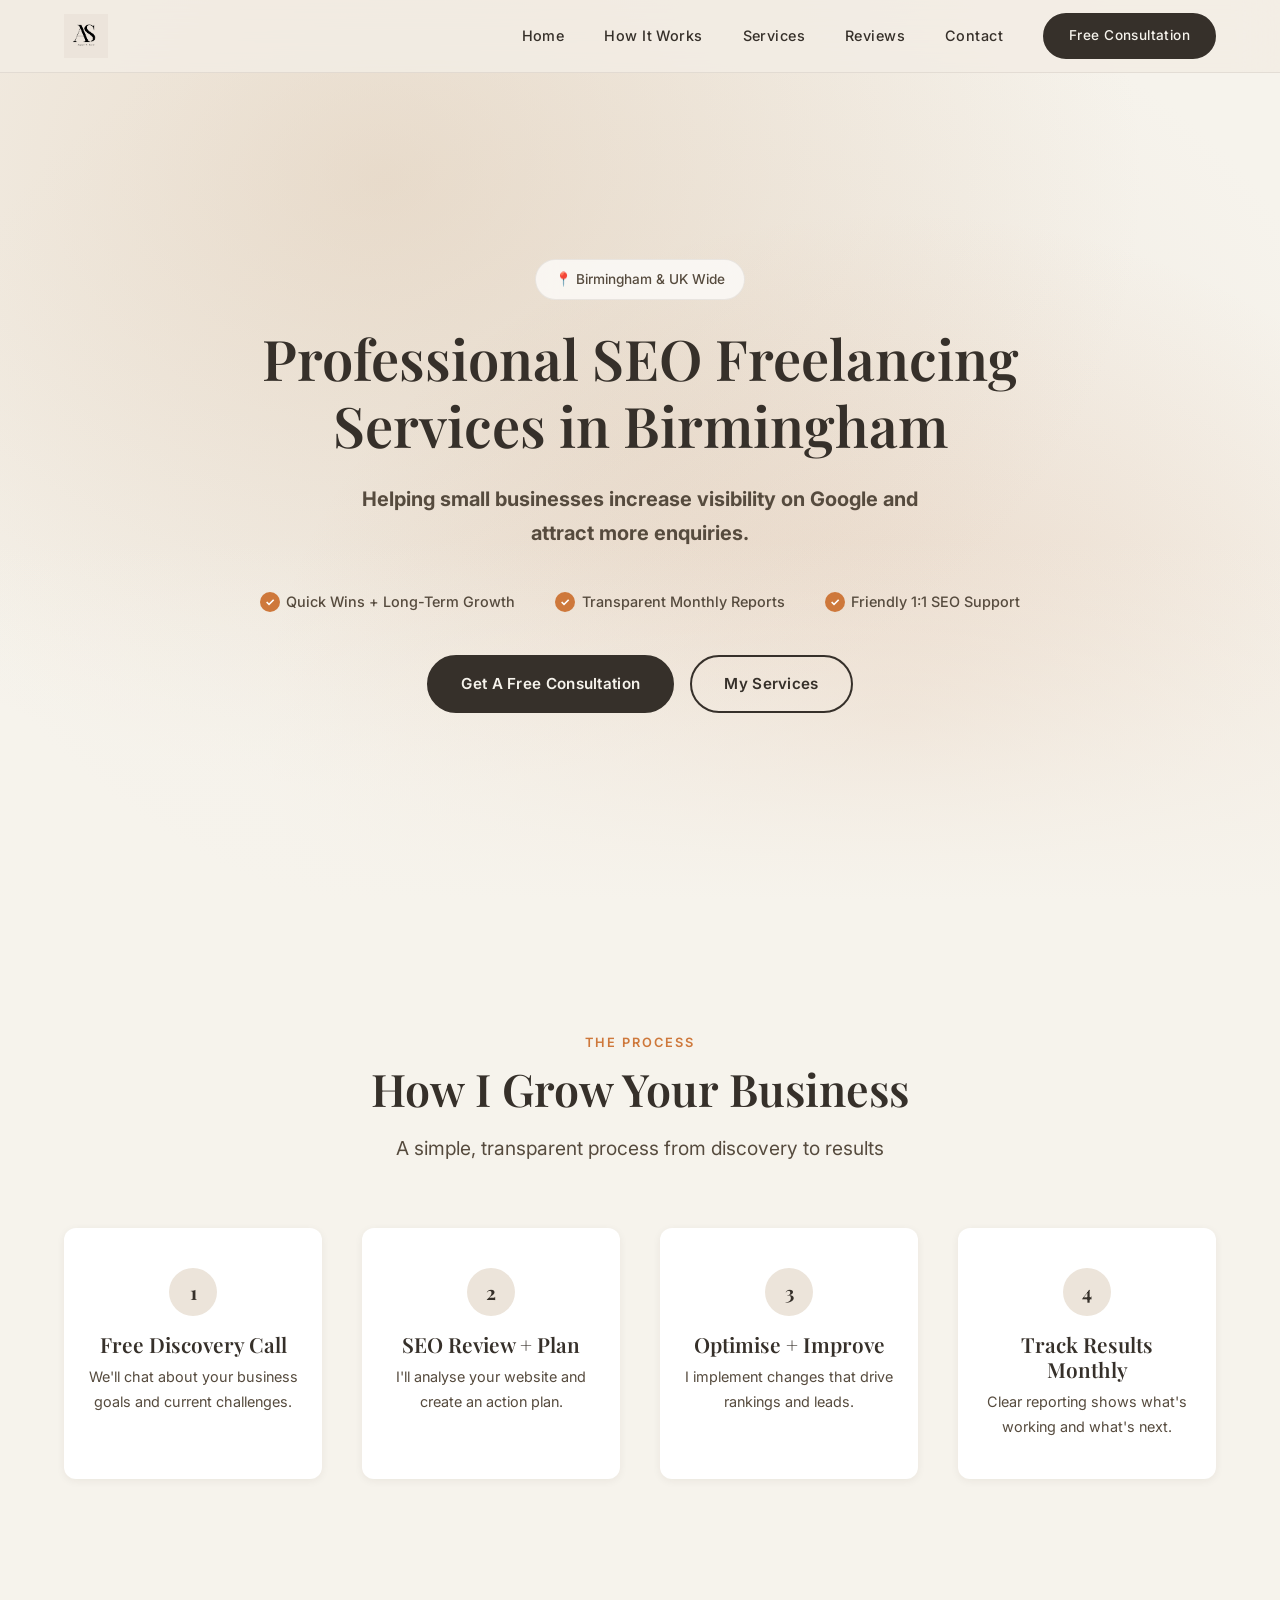
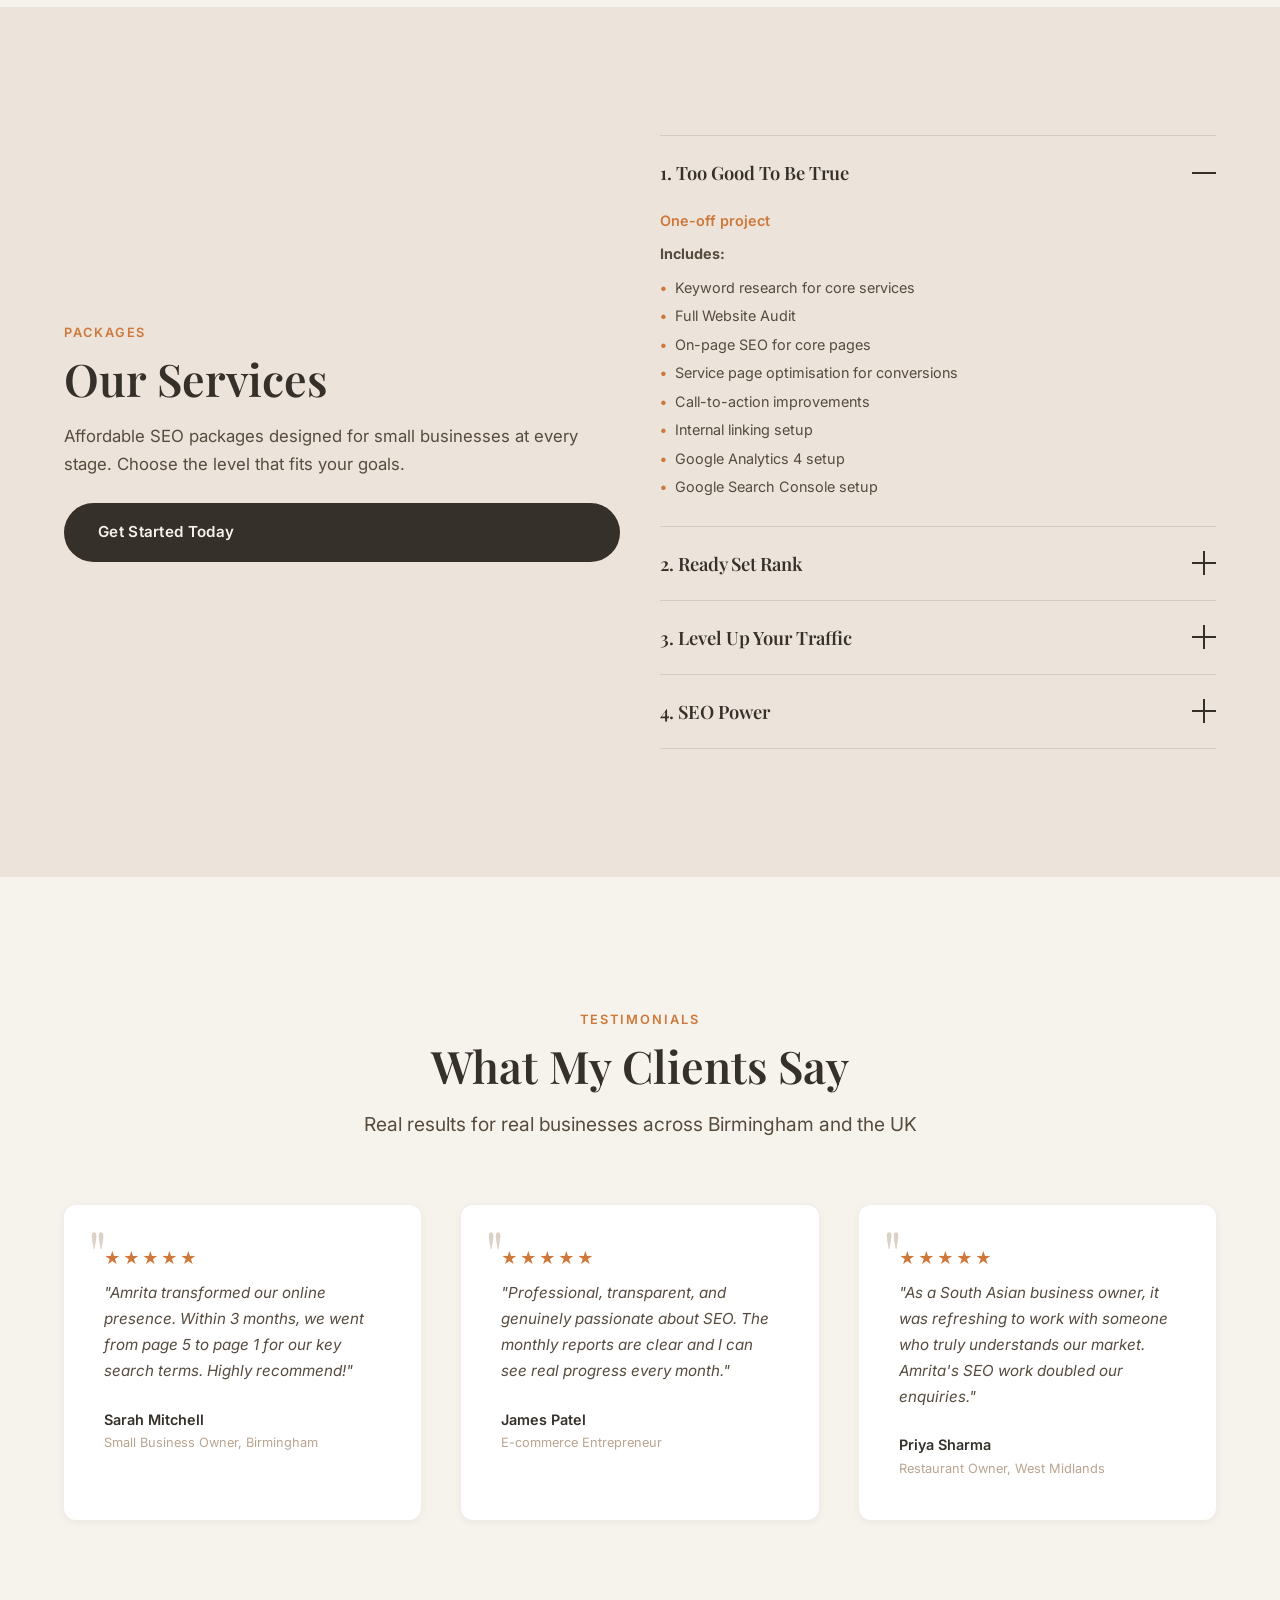
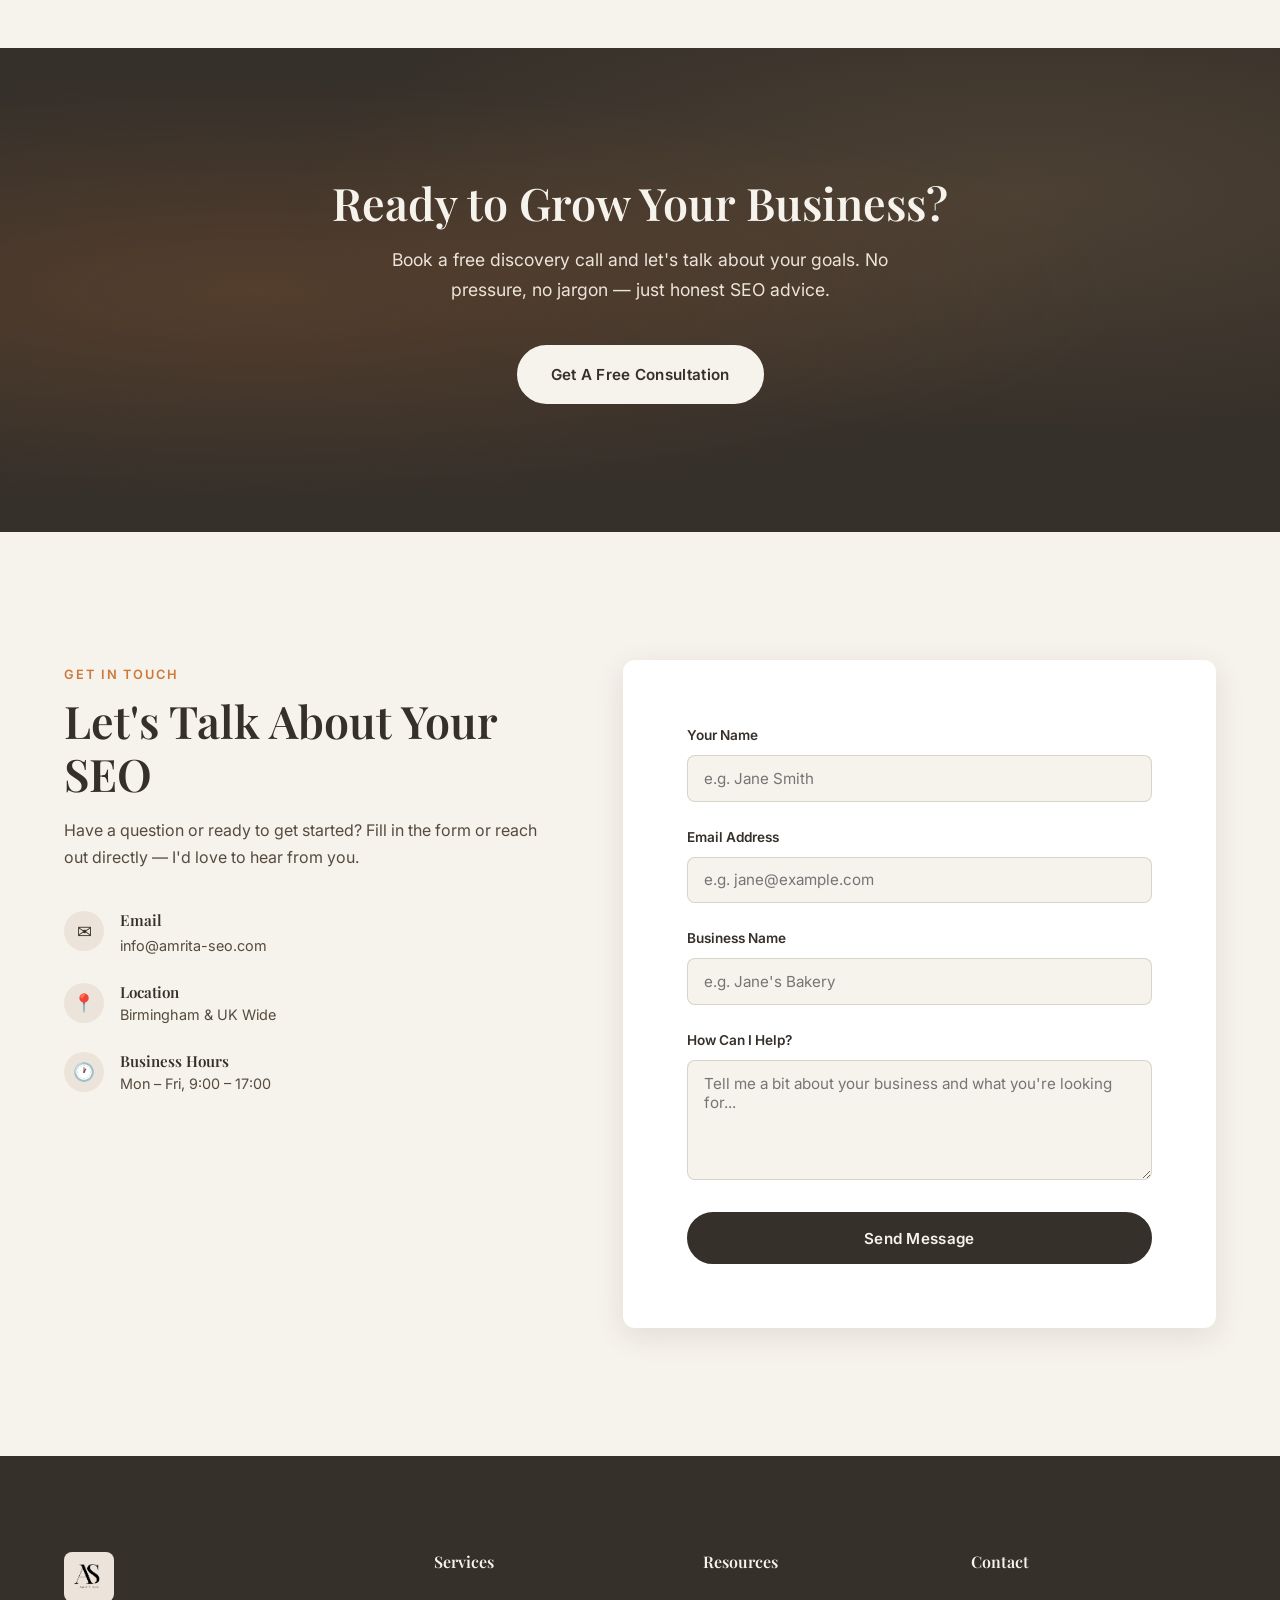
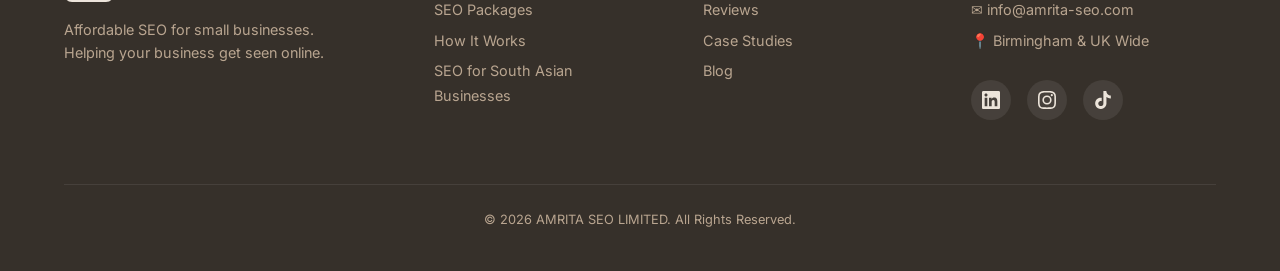
==== index.html @ a1c2ec33 "Initial site: Clean rebuild from Squarespace export with all issues fixed - Rebuilt as clean, semant" ====
<!DOCTYPE html>
<html lang="en-GB">
<head>
  <meta charset="UTF-8">
  <meta name="viewport" content="width=device-width, initial-scale=1.0">
  <meta http-equiv="X-UA-Compatible" content="IE=edge">
  <title>SEO Consultant Birmingham | AMRITA SEO LIMITED</title>
  <meta name="description" content="AMRITA SEO LIMITED offers expert SEO consulting in Birmingham. Improve your website rankings, drive traffic, and get more leads today.">
  <link rel="canonical" href="https://www.amrita-seo.com/">

  <!-- Open Graph -->
  <meta property="og:site_name" content="Amrita SEO">
  <meta property="og:title" content="SEO Consultant Birmingham | AMRITA SEO LIMITED">
  <meta property="og:url" content="https://www.amrita-seo.com">
  <meta property="og:type" content="website">
  <meta property="og:description" content="AMRITA SEO LIMITED offers expert SEO consulting in Birmingham. Improve your website rankings, drive traffic, and get more leads today.">
  <meta property="og:image" content="https://www.amrita-seo.com/assets/images/logo.png">
  <meta property="og:image:width" content="500">
  <meta property="og:image:height" content="500">

  <!-- Twitter Card -->
  <meta name="twitter:card" content="summary">
  <meta name="twitter:title" content="SEO Consultant Birmingham | AMRITA SEO LIMITED">
  <meta name="twitter:description" content="AMRITA SEO LIMITED offers expert SEO consulting in Birmingham. Improve your website rankings, drive traffic, and get more leads today.">
  <meta name="twitter:image" content="https://www.amrita-seo.com/assets/images/logo.png">

  <!-- Structured Data — LocalBusiness -->
  <script type="application/ld+json">
  {
    "@context": "https://schema.org",
    "@type": "ProfessionalService",
    "name": "AMRITA SEO LIMITED",
    "description": "Expert SEO consulting in Birmingham. Helping small businesses increase visibility on Google and attract more enquiries.",
    "url": "https://www.amrita-seo.com",
    "logo": "https://www.amrita-seo.com/assets/images/logo.png",
    "image": "https://www.amrita-seo.com/assets/images/logo.png",
    "telephone": "",
    "email": "info@amrita-seo.com",
    "address": {
      "@type": "PostalAddress",
      "addressLocality": "Birmingham",
      "addressCountry": "GB"
    },
    "areaServed": [
      { "@type": "City", "name": "Birmingham" },
      { "@type": "Country", "name": "United Kingdom" }
    ],
    "founder": {
      "@type": "Person",
      "name": "Amrita Kalsi",
      "jobTitle": "SEO Consultant",
      "url": "https://www.linkedin.com/in/amrita-kalsi-93005b246"
    },
    "sameAs": [
      "https://www.linkedin.com/in/amrita-kalsi-93005b246",
      "https://www.instagram.com/amritaseo",
      "https://www.tiktok.com/@amritaseo"
    ],
    "openingHours": "Mo-Fr 09:00-17:00",
    "priceRange": "££"
  }
  </script>

  <!-- Styles -->
  <link rel="stylesheet" href="styles.css">
  <link rel="icon" type="image/png" href="assets/images/logo.png">
</head>
<body>

  <!-- Skip to Content (Accessibility) -->
  <a href="#main-content" class="skip-link">Skip to main content</a>

  <!-- ========== HEADER ========== -->
  <header class="site-header" id="site-header" role="banner">
    <div class="container header-inner">
      <a href="https://www.amrita-seo.com/" class="header-logo" aria-label="Amrita SEO — Home">
        <img src="assets/images/logo.png" alt="Amrita SEO Logo" width="44" height="44">
      </a>

      <nav class="header-nav" id="main-nav" role="navigation" aria-label="Main navigation">
        <a href="#main-content">Home</a>
        <a href="#process">How It Works</a>
        <a href="#services">Services</a>
        <a href="#reviews">Reviews</a>
        <a href="#contact">Contact</a>
        <div class="header-cta">
          <a href="#contact" class="btn btn-primary">Free Consultation</a>
        </div>
      </nav>

      <button class="mobile-menu-btn" id="mobile-menu-btn" aria-label="Toggle navigation menu" aria-expanded="false" aria-controls="main-nav">
        <span></span><span></span><span></span>
      </button>
    </div>
  </header>

  <!-- ========== MAIN ========== -->
  <main id="main-content" role="main">

    <!-- HERO -->
    <section class="hero" aria-label="Hero">
      <div class="hero-bg" aria-hidden="true"></div>
      <div class="hero-content">
        <span class="hero-badge">📍 Birmingham &amp; UK Wide</span>
        <h1>Professional SEO Freelancing Services in Birmingham</h1>
        <p class="hero-description">
          <strong>Helping small businesses increase visibility on Google and attract more enquiries.</strong>
        </p>
        <ul class="hero-features" aria-label="Key benefits">
          <li>Quick Wins + Long-Term Growth</li>
          <li>Transparent Monthly Reports</li>
          <li>Friendly 1:1 SEO Support</li>
        </ul>
        <div class="hero-actions">
          <a href="#contact" class="btn btn-primary">Get A Free Consultation</a>
          <a href="#services" class="btn btn-secondary">My Services</a>
        </div>
      </div>
    </section>

    <!-- HOW IT WORKS -->
    <section class="section" id="process" aria-label="How it works">
      <div class="container">
        <div class="section-header reveal">
          <span class="section-label">The Process</span>
          <h2>How I Grow Your Business</h2>
          <p class="section-subtitle">A simple, transparent process from discovery to results</p>
        </div>
        <div class="process-grid">
          <div class="process-card reveal">
            <span class="process-number">1</span>
            <h4>Free Discovery Call</h4>
            <p>We'll chat about your business goals and current challenges.</p>
          </div>
          <div class="process-card reveal">
            <span class="process-number">2</span>
            <h4>SEO Review + Plan</h4>
            <p>I'll analyse your website and create an action plan.</p>
          </div>
          <div class="process-card reveal">
            <span class="process-number">3</span>
            <h4>Optimise + Improve</h4>
            <p>I implement changes that drive rankings and leads.</p>
          </div>
          <div class="process-card reveal">
            <span class="process-number">4</span>
            <h4>Track Results Monthly</h4>
            <p>Clear reporting shows what's working and what's next.</p>
          </div>
        </div>
      </div>
    </section>

    <!-- SERVICES -->
    <section class="section bg-cream-dark" id="services" aria-label="Services and packages">
      <div class="container">
        <div class="services-grid">
          <div class="services-intro reveal">
            <span class="section-label">Packages</span>
            <h2>Our Services</h2>
            <p>Affordable SEO packages designed for small businesses at every stage. Choose the level that fits your goals.</p>
            <a href="#contact" class="btn btn-primary">Get Started Today</a>
          </div>
          <div class="accordion reveal" role="list">

            <!-- Package 1 -->
            <div class="accordion-item active" role="listitem">
              <button class="accordion-header" aria-expanded="true" id="accordion-btn-1" aria-controls="accordion-panel-1">
                <span>1. Too Good To Be True</span>
                <span class="accordion-icon" aria-hidden="true"></span>
              </button>
              <div class="accordion-body" id="accordion-panel-1" role="region" aria-labelledby="accordion-btn-1">
                <div class="accordion-content">
                  <p class="package-type">One-off project</p>
                  <p><strong>Includes:</strong></p>
                  <ul>
                    <li>Keyword research for core services</li>
                    <li>Full Website Audit</li>
                    <li>On-page SEO for core pages</li>
                    <li>Service page optimisation for conversions</li>
                    <li>Call-to-action improvements</li>
                    <li>Internal linking setup</li>
                    <li>Google Analytics 4 setup</li>
                    <li>Google Search Console setup</li>
                  </ul>
                </div>
              </div>
            </div>

            <!-- Package 2 -->
            <div class="accordion-item" role="listitem">
              <button class="accordion-header" aria-expanded="false" id="accordion-btn-2" aria-controls="accordion-panel-2">
                <span>2. Ready Set Rank</span>
                <span class="accordion-icon" aria-hidden="true"></span>
              </button>
              <div class="accordion-body" id="accordion-panel-2" role="region" aria-labelledby="accordion-btn-2">
                <div class="accordion-content">
                  <p class="package-type">Monthly Package</p>
                  <p><strong>Everything in Package 1, plus:</strong></p>
                  <ul>
                    <li>Full website on-page SEO optimisation</li>
                    <li>Google Business Profile optimisation</li>
                    <li>Local keyword targeting</li>
                    <li>Service &amp; location page improvements</li>
                    <li>Conversion improvements on contact pages</li>
                  </ul>
                </div>
              </div>
            </div>

            <!-- Package 3 -->
            <div class="accordion-item" role="listitem">
              <button class="accordion-header" aria-expanded="false" id="accordion-btn-3" aria-controls="accordion-panel-3">
                <span>3. Level Up Your Traffic</span>
                <span class="accordion-icon" aria-hidden="true"></span>
              </button>
              <div class="accordion-body" id="accordion-panel-3" role="region" aria-labelledby="accordion-btn-3">
                <div class="accordion-content">
                  <p class="package-type">Monthly Package</p>
                  <p><strong>Everything in Packages 1 &amp; 2, plus:</strong></p>
                  <ul>
                    <li>Competitor research &amp; strategy</li>
                    <li>2 SEO blog articles per month</li>
                    <li>2 location or service expansion pages</li>
                    <li>Conversion optimisation improvements</li>
                    <li>FAQ &amp; customer intent content</li>
                    <li>Internal linking strategy expansion</li>
                  </ul>
                </div>
              </div>
            </div>

            <!-- Package 4 -->
            <div class="accordion-item" role="listitem">
              <button class="accordion-header" aria-expanded="false" id="accordion-btn-4" aria-controls="accordion-panel-4">
                <span>4. SEO Power</span>
                <span class="accordion-icon" aria-hidden="true"></span>
              </button>
              <div class="accordion-body" id="accordion-panel-4" role="region" aria-labelledby="accordion-btn-4">
                <div class="accordion-content">
                  <p class="package-type">Premium Monthly Package</p>
                  <p><strong>The ultimate growth package — everything above, plus:</strong></p>
                  <ul>
                    <li>Full technical SEO audit &amp; fixes</li>
                    <li>Advanced competitor analysis</li>
                    <li>4 SEO blog articles per month</li>
                    <li>4 location/service expansion pages</li>
                    <li>Link building outreach</li>
                    <li>Dedicated strategy calls</li>
                  </ul>
                </div>
              </div>
            </div>
          </div>
        </div>
      </div>
    </section>

    <!-- REVIEWS -->
    <section class="section" id="reviews" aria-label="Client reviews">
      <div class="container">
        <div class="section-header reveal">
          <span class="section-label">Testimonials</span>
          <h2>What My Clients Say</h2>
          <p class="section-subtitle">Real results for real businesses across Birmingham and the UK</p>
        </div>
        <div class="testimonial-grid">
          <div class="testimonial-card reveal">
            <div class="stars" aria-label="5 out of 5 stars">★★★★★</div>
            <p class="testimonial-text">"Amrita transformed our online presence. Within 3 months, we went from page 5 to page 1 for our key search terms. Highly recommend!"</p>
            <p class="testimonial-author">Sarah Mitchell</p>
            <p class="testimonial-role">Small Business Owner, Birmingham</p>
          </div>
          <div class="testimonial-card reveal">
            <div class="stars" aria-label="5 out of 5 stars">★★★★★</div>
            <p class="testimonial-text">"Professional, transparent, and genuinely passionate about SEO. The monthly reports are clear and I can see real progress every month."</p>
            <p class="testimonial-author">James Patel</p>
            <p class="testimonial-role">E-commerce Entrepreneur</p>
          </div>
          <div class="testimonial-card reveal">
            <div class="stars" aria-label="5 out of 5 stars">★★★★★</div>
            <p class="testimonial-text">"As a South Asian business owner, it was refreshing to work with someone who truly understands our market. Amrita's SEO work doubled our enquiries."</p>
            <p class="testimonial-author">Priya Sharma</p>
            <p class="testimonial-role">Restaurant Owner, West Midlands</p>
          </div>
        </div>
      </div>
    </section>

    <!-- CTA BANNER -->
    <section class="cta-banner" aria-label="Call to action">
      <div class="container reveal">
        <h2>Ready to Grow Your Business?</h2>
        <p>Book a free discovery call and let's talk about your goals. No pressure, no jargon — just honest SEO advice.</p>
        <a href="#contact" class="btn btn-primary">Get A Free Consultation</a>
      </div>
    </section>

    <!-- CONTACT -->
    <section class="section" id="contact" aria-label="Contact">
      <div class="container">
        <div class="contact-grid">
          <div class="contact-info reveal">
            <span class="section-label">Get In Touch</span>
            <h2>Let's Talk About Your SEO</h2>
            <p>Have a question or ready to get started? Fill in the form or reach out directly — I'd love to hear from you.</p>
            <div class="contact-details">
              <div class="contact-detail">
                <div class="contact-detail-icon">✉</div>
                <div>
                  <h4>Email</h4>
                  <a href="mailto:info@amrita-seo.com">info@amrita-seo.com</a>
                </div>
              </div>
              <div class="contact-detail">
                <div class="contact-detail-icon">📍</div>
                <div>
                  <h4>Location</h4>
                  <p>Birmingham &amp; UK Wide</p>
                </div>
              </div>
              <div class="contact-detail">
                <div class="contact-detail-icon">🕐</div>
                <div>
                  <h4>Business Hours</h4>
                  <p>Mon – Fri, 9:00 – 17:00</p>
                </div>
              </div>
            </div>
          </div>
          <div class="contact-form-card reveal">
            <form id="contact-form" action="https://formspree.io/f/placeholder" method="POST" novalidate>
              <div class="form-group">
                <label for="contact-name">Your Name</label>
                <input type="text" id="contact-name" name="name" required placeholder="e.g. Jane Smith" autocomplete="name">
              </div>
              <div class="form-group">
                <label for="contact-email">Email Address</label>
                <input type="email" id="contact-email" name="email" required placeholder="e.g. jane@example.com" autocomplete="email">
              </div>
              <div class="form-group">
                <label for="contact-business">Business Name</label>
                <input type="text" id="contact-business" name="business" placeholder="e.g. Jane's Bakery" autocomplete="organization">
              </div>
              <div class="form-group">
                <label for="contact-message">How Can I Help?</label>
                <textarea id="contact-message" name="message" required placeholder="Tell me a bit about your business and what you're looking for..."></textarea>
              </div>
              <button type="submit" class="btn btn-primary" style="width:100%;justify-content:center;">Send Message</button>
            </form>
          </div>
        </div>
      </div>
    </section>

  </main>

  <!-- ========== FOOTER ========== -->
  <footer class="site-footer" role="contentinfo">
    <div class="container">
      <div class="footer-grid">
        <div class="footer-brand">
          <img src="assets/images/logo.png" alt="Amrita SEO" width="50" height="50" style="border-radius:8px;">
          <p>Affordable SEO for small businesses. Helping your business get seen online.</p>
        </div>
        <div class="footer-col">
          <h4>Services</h4>
          <a href="#services">SEO Packages</a>
          <a href="#process">How It Works</a>
          <a href="https://www.amrita-seo.com/seo-services-for-south-asian-businesses">SEO for South Asian Businesses</a>
        </div>
        <div class="footer-col">
          <h4>Resources</h4>
          <a href="#reviews">Reviews</a>
          <a href="https://www.amrita-seo.com/case-studies">Case Studies</a>
          <a href="https://www.amrita-seo.com/blogs">Blog</a>
        </div>
        <div class="footer-col">
          <h4>Contact</h4>
          <a href="mailto:info@amrita-seo.com">✉ info@amrita-seo.com</a>
          <p style="font-size:0.9rem;color:var(--color-tan);padding:3px 0;">📍 Birmingham &amp; UK Wide</p>
          <div class="footer-social">
            <a href="https://www.linkedin.com/in/amrita-kalsi-93005b246" target="_blank" rel="noopener noreferrer" aria-label="LinkedIn">
              <svg width="18" height="18" viewBox="0 0 24 24" fill="currentColor"><path d="M20.447 20.452h-3.554v-5.569c0-1.328-.027-3.037-1.852-3.037-1.853 0-2.136 1.445-2.136 2.939v5.667H9.351V9h3.414v1.561h.046c.477-.9 1.637-1.85 3.37-1.85 3.601 0 4.267 2.37 4.267 5.455v6.286zM5.337 7.433c-1.144 0-2.063-.926-2.063-2.065 0-1.138.92-2.063 2.063-2.063 1.14 0 2.064.925 2.064 2.063 0 1.139-.925 2.065-2.064 2.065zm1.782 13.019H3.555V9h3.564v11.452zM22.225 0H1.771C.792 0 0 .774 0 1.729v20.542C0 23.227.792 24 1.771 24h20.451C23.2 24 24 23.227 24 22.271V1.729C24 .774 23.2 0 22.222 0h.003z"/></svg>
            </a>
            <a href="https://www.instagram.com/amritaseo" target="_blank" rel="noopener noreferrer" aria-label="Instagram">
              <svg width="18" height="18" viewBox="0 0 24 24" fill="currentColor"><path d="M12 2.163c3.204 0 3.584.012 4.85.07 3.252.148 4.771 1.691 4.919 4.919.058 1.265.069 1.645.069 4.849 0 3.205-.012 3.584-.069 4.849-.149 3.225-1.664 4.771-4.919 4.919-1.266.058-1.644.07-4.85.07-3.204 0-3.584-.012-4.849-.07-3.26-.149-4.771-1.699-4.919-4.92-.058-1.265-.07-1.644-.07-4.849 0-3.204.013-3.583.07-4.849.149-3.227 1.664-4.771 4.919-4.919 1.266-.057 1.645-.069 4.849-.069zM12 0C8.741 0 8.333.014 7.053.072 2.695.272.273 2.69.073 7.052.014 8.333 0 8.741 0 12c0 3.259.014 3.668.072 4.948.2 4.358 2.618 6.78 6.98 6.98C8.333 23.986 8.741 24 12 24c3.259 0 3.668-.014 4.948-.072 4.354-.2 6.782-2.618 6.979-6.98.059-1.28.073-1.689.073-4.948 0-3.259-.014-3.667-.072-4.947-.196-4.354-2.617-6.78-6.979-6.98C15.668.014 15.259 0 12 0zm0 5.838a6.162 6.162 0 100 12.324 6.162 6.162 0 000-12.324zM12 16a4 4 0 110-8 4 4 0 010 8zm6.406-11.845a1.44 1.44 0 100 2.881 1.44 1.44 0 000-2.881z"/></svg>
            </a>
            <a href="https://www.tiktok.com/@amritaseo" target="_blank" rel="noopener noreferrer" aria-label="TikTok">
              <svg width="18" height="18" viewBox="0 0 24 24" fill="currentColor"><path d="M12.525.02c1.31-.02 2.61-.01 3.91-.02.08 1.53.63 3.09 1.75 4.17 1.12 1.11 2.7 1.62 4.24 1.79v4.03c-1.44-.05-2.89-.35-4.2-.97-.57-.26-1.1-.59-1.62-.93-.01 2.92.01 5.84-.02 8.75-.08 1.4-.54 2.79-1.35 3.94-1.31 1.92-3.58 3.17-5.91 3.21-1.43.08-2.86-.31-4.08-1.03-2.02-1.19-3.44-3.37-3.65-5.71-.02-.5-.03-1-.01-1.49.18-1.9 1.12-3.72 2.58-4.96 1.66-1.44 3.98-2.13 6.15-1.72.02 1.48-.04 2.96-.04 4.44-.99-.32-2.15-.23-3.02.37-.63.41-1.11 1.04-1.36 1.75-.21.51-.15 1.07-.14 1.61.24 1.64 1.82 3.02 3.5 2.87 1.12-.01 2.19-.66 2.77-1.61.19-.33.4-.67.41-1.06.1-1.79.06-3.57.07-5.36.01-4.03-.01-8.05.02-12.07z"/></svg>
            </a>
          </div>
        </div>
      </div>
      <div class="footer-bottom">
        <p>© 2026 AMRITA SEO LIMITED. All Rights Reserved.</p>
      </div>
    </div>
  </footer>

  <!-- ========== SCRIPTS ========== -->
  <script>
    // --- Mobile menu toggle ---
    const menuBtn = document.getElementById('mobile-menu-btn');
    const mainNav = document.getElementById('main-nav');

    menuBtn.addEventListener('click', () => {
      const isOpen = mainNav.classList.toggle('open');
      menuBtn.classList.toggle('active');
      menuBtn.setAttribute('aria-expanded', isOpen);
      document.body.style.overflow = isOpen ? 'hidden' : '';
    });

    // Close menu on nav link click
    mainNav.querySelectorAll('a').forEach(link => {
      link.addEventListener('click', () => {
        mainNav.classList.remove('open');
        menuBtn.classList.remove('active');
        menuBtn.setAttribute('aria-expanded', 'false');
        document.body.style.overflow = '';
      });
    });

    // --- Sticky header scroll effect ---
    const header = document.getElementById('site-header');
    let lastScroll = 0;

    window.addEventListener('scroll', () => {
      const currentScroll = window.scrollY;
      header.classList.toggle('scrolled', currentScroll > 50);
      lastScroll = currentScroll;
    }, { passive: true });

    // --- Accordion ---
    document.querySelectorAll('.accordion-header').forEach(button => {
      button.addEventListener('click', () => {
        const item = button.parentElement;
        const wasActive = item.classList.contains('active');

        // Close all
        document.querySelectorAll('.accordion-item').forEach(i => {
          i.classList.remove('active');
          i.querySelector('.accordion-header').setAttribute('aria-expanded', 'false');
        });

        // Open clicked (if it wasn't already open)
        if (!wasActive) {
          item.classList.add('active');
          button.setAttribute('aria-expanded', 'true');
        }
      });
    });

    // --- Scroll reveal animations ---
    const revealElements = document.querySelectorAll('.reveal');
    const revealObserver = new IntersectionObserver((entries) => {
      entries.forEach(entry => {
        if (entry.isIntersecting) {
          entry.target.classList.add('visible');
          revealObserver.unobserve(entry.target);
        }
      });
    }, { threshold: 0.15, rootMargin: '0px 0px -40px 0px' });

    revealElements.forEach(el => revealObserver.observe(el));

    // --- Simple form validation feedback ---
    const form = document.getElementById('contact-form');
    if (form) {
      form.addEventListener('submit', (e) => {
        const inputs = form.querySelectorAll('[required]');
        let valid = true;
        inputs.forEach(input => {
          if (!input.value.trim()) {
            valid = false;
            input.style.borderColor = 'hsl(0, 65%, 55%)';
          } else {
            input.style.borderColor = '';
          }
        });
        if (!valid) {
          e.preventDefault();
        }
      });
    }
  </script>
</body>
</html>
---- styles.css ----
/* ============================================
   AMRITA SEO — Design System & Styles
   ============================================ */

/* --- Google Fonts --- */
@import url('https://fonts.googleapis.com/css2?family=Playfair+Display:ital,wght@0,400;0,500;0,600;0,700;1,400&family=Inter:wght@300;400;500;600;700&display=swap');

/* --- Design Tokens --- */
:root {
  /* Colour Palette — warm, professional tones */
  --color-cream:       hsl(42, 36%, 94.5%);
  --color-cream-dark:  hsl(33, 32%, 89%);
  --color-tan:         hsl(31, 23%, 64.5%);
  --color-brown:       hsl(32, 16%, 29%);
  --color-brown-dark:  hsl(30, 12.5%, 18.8%);
  --color-white:       #fff;
  --color-accent:      hsl(25, 60%, 52%);
  --color-accent-soft: hsl(25, 50%, 62%);

  /* Typography */
  --font-heading: 'Playfair Display', Georgia, serif;
  --font-body:    'Inter', -apple-system, BlinkMacSystemFont, sans-serif;

  /* Spacing */
  --space-xs:  0.5rem;
  --space-sm:  1rem;
  --space-md:  1.5rem;
  --space-lg:  2.5rem;
  --space-xl:  4rem;
  --space-2xl: 6rem;
  --space-3xl: 8rem;

  /* Layout */
  --max-width: 1200px;
  --border-radius: 12px;

  /* Shadows */
  --shadow-sm: 0 2px 8px rgba(48,30,15,0.06);
  --shadow-md: 0 8px 30px rgba(48,30,15,0.1);
  --shadow-lg: 0 20px 60px rgba(48,30,15,0.12);

  /* Transitions */
  --ease-out: cubic-bezier(0.16, 1, 0.3, 1);
  --transition-fast: 0.2s var(--ease-out);
  --transition-mid:  0.4s var(--ease-out);
  --transition-slow: 0.6s var(--ease-out);
}

/* --- Reset & Base --- */
*, *::before, *::after {
  box-sizing: border-box;
  margin: 0;
  padding: 0;
}

html {
  scroll-behavior: smooth;
  -webkit-font-smoothing: antialiased;
  -moz-osx-font-smoothing: grayscale;
}

body {
  font-family: var(--font-body);
  font-size: 1rem;
  line-height: 1.7;
  color: var(--color-brown-dark);
  background-color: var(--color-cream);
  overflow-x: hidden;
}

a {
  color: inherit;
  text-decoration: none;
  transition: color var(--transition-fast);
}

img {
  max-width: 100%;
  height: auto;
  display: block;
}

ul, ol { list-style: none; }

/* --- Skip Link --- */
.skip-link {
  position: absolute;
  top: -100%;
  left: var(--space-sm);
  background: var(--color-brown-dark);
  color: var(--color-cream);
  padding: var(--space-xs) var(--space-sm);
  border-radius: var(--border-radius);
  z-index: 10000;
  font-weight: 600;
  transition: top var(--transition-fast);
}
.skip-link:focus {
  top: var(--space-sm);
}

/* --- Container --- */
.container {
  width: 100%;
  max-width: var(--max-width);
  margin: 0 auto;
  padding: 0 var(--space-md);
}

/* --- Typography --- */
h1, h2, h3, h4 {
  font-family: var(--font-heading);
  font-weight: 600;
  line-height: 1.2;
  color: var(--color-brown-dark);
}

h1 { font-size: clamp(2.2rem, 5vw, 3.5rem); }
h2 { font-size: clamp(1.8rem, 4vw, 2.8rem); }
h3 { font-size: clamp(1.3rem, 2.5vw, 1.6rem); }
h4 { font-size: clamp(1.1rem, 2vw, 1.3rem); }

.section-subtitle {
  font-family: var(--font-body);
  font-size: clamp(1rem, 1.8vw, 1.2rem);
  font-weight: 400;
  color: var(--color-brown);
  max-width: 640px;
  margin: 0 auto;
}

/* --- Buttons --- */
.btn {
  display: inline-flex;
  align-items: center;
  gap: 0.5rem;
  padding: 0.9rem 2rem;
  font-family: var(--font-body);
  font-size: 0.95rem;
  font-weight: 600;
  border-radius: 50px;
  border: 2px solid transparent;
  cursor: pointer;
  transition: all var(--transition-mid);
  text-align: center;
  letter-spacing: 0.02em;
}

.btn-primary {
  background: var(--color-brown-dark);
  color: var(--color-cream);
  border-color: var(--color-brown-dark);
}
.btn-primary:hover {
  background: transparent;
  color: var(--color-brown-dark);
  transform: translateY(-2px);
  box-shadow: var(--shadow-md);
}

.btn-secondary {
  background: transparent;
  color: var(--color-brown-dark);
  border-color: var(--color-brown-dark);
}
.btn-secondary:hover {
  background: var(--color-brown-dark);
  color: var(--color-cream);
  transform: translateY(-2px);
  box-shadow: var(--shadow-md);
}

/* ============================================
   HEADER / NAVIGATION
   ============================================ */
.site-header {
  position: fixed;
  top: 0;
  left: 0;
  right: 0;
  z-index: 1000;
  background: rgba(242, 237, 228, 0.85);
  backdrop-filter: blur(20px);
  -webkit-backdrop-filter: blur(20px);
  border-bottom: 1px solid rgba(48,30,15,0.08);
  transition: background var(--transition-mid), box-shadow var(--transition-mid);
}

.site-header.scrolled {
  background: rgba(242, 237, 228, 0.95);
  box-shadow: var(--shadow-sm);
}

.header-inner {
  display: flex;
  align-items: center;
  justify-content: space-between;
  height: 72px;
}

.header-logo img {
  height: 44px;
  width: auto;
}

.header-nav {
  display: flex;
  align-items: center;
  gap: var(--space-lg);
}

.header-nav a {
  font-size: 0.9rem;
  font-weight: 500;
  letter-spacing: 0.03em;
  position: relative;
  padding: 4px 0;
}

.header-nav a::after {
  content: '';
  position: absolute;
  bottom: 0;
  left: 0;
  width: 0;
  height: 2px;
  background: var(--color-accent);
  transition: width var(--transition-mid);
}

.header-nav a:hover::after,
.header-nav a:focus::after {
  width: 100%;
}

.header-cta .btn {
  padding: 0.6rem 1.5rem;
  font-size: 0.85rem;
}

/* Mobile menu toggle */
.mobile-menu-btn {
  display: none;
  background: none;
  border: none;
  cursor: pointer;
  padding: 8px;
  position: relative;
  width: 32px;
  height: 32px;
}

.mobile-menu-btn span {
  display: block;
  width: 22px;
  height: 2px;
  background: var(--color-brown-dark);
  transition: all var(--transition-fast);
  position: absolute;
  left: 5px;
}
.mobile-menu-btn span:nth-child(1) { top: 8px; }
.mobile-menu-btn span:nth-child(2) { top: 15px; }
.mobile-menu-btn span:nth-child(3) { top: 22px; }

.mobile-menu-btn.active span:nth-child(1) {
  top: 15px;
  transform: rotate(45deg);
}
.mobile-menu-btn.active span:nth-child(2) { opacity: 0; }
.mobile-menu-btn.active span:nth-child(3) {
  top: 15px;
  transform: rotate(-45deg);
}

/* ============================================
   HERO SECTION
   ============================================ */
.hero {
  position: relative;
  min-height: 100vh;
  display: flex;
  align-items: center;
  justify-content: center;
  text-align: center;
  padding: calc(72px + var(--space-2xl)) var(--space-md) var(--space-2xl);
  overflow: hidden;
}

.hero-bg {
  position: absolute;
  inset: 0;
  z-index: 0;
}

.hero-bg::before {
  content: '';
  position: absolute;
  inset: 0;
  background:
    radial-gradient(ellipse at 30% 20%, hsla(31, 40%, 70%, 0.35) 0%, transparent 60%),
    radial-gradient(ellipse at 70% 80%, hsla(25, 50%, 55%, 0.2) 0%, transparent 50%),
    radial-gradient(ellipse at 50% 50%, hsla(33, 32%, 89%, 0.6) 0%, transparent 80%);
  animation: heroShift 12s ease-in-out infinite alternate;
}

@keyframes heroShift {
  0%   { opacity: 0.8; transform: scale(1); }
  100% { opacity: 1;   transform: scale(1.05); }
}

.hero-bg::after {
  content: '';
  position: absolute;
  inset: 0;
  background: linear-gradient(180deg, transparent 60%, var(--color-cream) 100%);
}

.hero-content {
  position: relative;
  z-index: 1;
  max-width: 800px;
}

.hero-badge {
  display: inline-flex;
  align-items: center;
  gap: 0.5rem;
  background: rgba(255,255,255,0.7);
  backdrop-filter: blur(10px);
  padding: 0.5rem 1.2rem;
  border-radius: 50px;
  font-size: 0.85rem;
  font-weight: 500;
  color: var(--color-brown);
  margin-bottom: var(--space-md);
  border: 1px solid rgba(48,30,15,0.08);
  animation: fadeInUp 0.8s var(--ease-out) 0.2s both;
}

.hero h1 {
  margin-bottom: var(--space-md);
  animation: fadeInUp 0.8s var(--ease-out) 0.4s both;
}

.hero-description {
  font-size: clamp(1.05rem, 2vw, 1.25rem);
  color: var(--color-brown);
  margin-bottom: var(--space-lg);
  max-width: 600px;
  margin-left: auto;
  margin-right: auto;
  animation: fadeInUp 0.8s var(--ease-out) 0.6s both;
}

.hero-features {
  display: flex;
  flex-wrap: wrap;
  justify-content: center;
  gap: var(--space-sm) var(--space-lg);
  margin-bottom: var(--space-lg);
  animation: fadeInUp 0.8s var(--ease-out) 0.8s both;
}

.hero-features li {
  display: flex;
  align-items: center;
  gap: 0.4rem;
  font-size: 0.9rem;
  font-weight: 500;
  color: var(--color-brown);
}

.hero-features li::before {
  content: '✓';
  display: inline-flex;
  align-items: center;
  justify-content: center;
  width: 20px;
  height: 20px;
  border-radius: 50%;
  background: var(--color-accent);
  color: var(--color-white);
  font-size: 0.7rem;
  font-weight: 700;
  flex-shrink: 0;
}

.hero-actions {
  display: flex;
  flex-wrap: wrap;
  gap: var(--space-sm);
  justify-content: center;
  animation: fadeInUp 0.8s var(--ease-out) 1s both;
}

@keyframes fadeInUp {
  from {
    opacity: 0;
    transform: translateY(24px);
  }
  to {
    opacity: 1;
    transform: translateY(0);
  }
}

/* ============================================
   SECTION COMMON
   ============================================ */
.section {
  padding: var(--space-3xl) 0;
}

.section-header {
  text-align: center;
  margin-bottom: var(--space-xl);
}

.section-header h2 {
  margin-bottom: var(--space-sm);
}

.section-label {
  display: inline-block;
  font-family: var(--font-body);
  font-size: 0.8rem;
  font-weight: 600;
  text-transform: uppercase;
  letter-spacing: 0.15em;
  color: var(--color-accent);
  margin-bottom: var(--space-xs);
}

/* ============================================
   PROCESS / HOW IT WORKS
   ============================================ */
.process-grid {
  display: grid;
  grid-template-columns: repeat(4, 1fr);
  gap: var(--space-lg);
}

.process-card {
  text-align: center;
  padding: var(--space-lg) var(--space-md);
  background: var(--color-white);
  border-radius: var(--border-radius);
  box-shadow: var(--shadow-sm);
  transition: all var(--transition-mid);
  position: relative;
}

.process-card:hover {
  transform: translateY(-6px);
  box-shadow: var(--shadow-md);
}

.process-number {
  display: inline-flex;
  align-items: center;
  justify-content: center;
  width: 48px;
  height: 48px;
  border-radius: 50%;
  background: var(--color-cream-dark);
  color: var(--color-brown-dark);
  font-family: var(--font-heading);
  font-size: 1.2rem;
  font-weight: 700;
  margin-bottom: var(--space-sm);
}

.process-card h4 {
  margin-bottom: var(--space-xs);
}

.process-card p {
  font-size: 0.9rem;
  color: var(--color-brown);
}

/* ============================================
   SERVICES / PACKAGES
   ============================================ */
.bg-cream-dark {
  background: var(--color-cream-dark);
}

.services-grid {
  display: grid;
  grid-template-columns: repeat(2, 1fr);
  gap: var(--space-lg);
}

.service-row {
  display: contents;
}

.services-intro {
  display: flex;
  flex-direction: column;
  justify-content: center;
}

.services-intro h2 {
  margin-bottom: var(--space-sm);
}

.services-intro p {
  font-size: 1.05rem;
  color: var(--color-brown);
  margin-bottom: var(--space-md);
}

/* Accordion */
.accordion {
  display: flex;
  flex-direction: column;
  gap: 0;
}

.accordion-item {
  border-bottom: 1px solid rgba(48, 30, 15, 0.12);
}

.accordion-item:first-child {
  border-top: 1px solid rgba(48, 30, 15, 0.12);
}

.accordion-header {
  width: 100%;
  display: flex;
  align-items: center;
  justify-content: space-between;
  padding: var(--space-md) 0;
  background: none;
  border: none;
  cursor: pointer;
  font-family: var(--font-heading);
  font-size: 1.15rem;
  font-weight: 600;
  color: var(--color-brown-dark);
  text-align: left;
  transition: color var(--transition-fast);
}

.accordion-header:hover {
  color: var(--color-accent);
}

.accordion-icon {
  width: 24px;
  height: 24px;
  position: relative;
  flex-shrink: 0;
}

.accordion-icon::before,
.accordion-icon::after {
  content: '';
  position: absolute;
  background: currentColor;
  transition: transform var(--transition-mid);
}

.accordion-icon::before {
  width: 100%;
  height: 2px;
  top: 50%;
  left: 0;
  transform: translateY(-50%);
}

.accordion-icon::after {
  width: 2px;
  height: 100%;
  left: 50%;
  top: 0;
  transform: translateX(-50%);
}

.accordion-item.active .accordion-icon::after {
  transform: translateX(-50%) rotate(90deg);
}

.accordion-body {
  max-height: 0;
  overflow: hidden;
  transition: max-height var(--transition-mid);
}

.accordion-item.active .accordion-body {
  max-height: 500px;
}

.accordion-content {
  padding: 0 0 var(--space-md) 0;
}

.accordion-content p {
  margin-bottom: var(--space-xs);
  font-size: 0.9rem;
  color: var(--color-brown);
}

.accordion-content .package-type {
  font-weight: 600;
  color: var(--color-accent);
  margin-bottom: var(--space-xs);
}

.accordion-content ul {
  padding-left: 0;
}

.accordion-content ul li {
  padding: 2px 0;
  font-size: 0.9rem;
  color: var(--color-brown);
}

.accordion-content ul li::before {
  content: '•';
  margin-right: 0.5rem;
  color: var(--color-accent);
  font-weight: 700;
}

/* ============================================
   TESTIMONIALS / SOCIAL PROOF
   ============================================ */
.testimonial-grid {
  display: grid;
  grid-template-columns: repeat(3, 1fr);
  gap: var(--space-lg);
}

.testimonial-card {
  background: var(--color-white);
  border-radius: var(--border-radius);
  padding: var(--space-lg);
  box-shadow: var(--shadow-sm);
  transition: all var(--transition-mid);
  position: relative;
}

.testimonial-card:hover {
  transform: translateY(-4px);
  box-shadow: var(--shadow-md);
}

.testimonial-card::before {
  content: '"';
  font-family: var(--font-heading);
  font-size: 4rem;
  line-height: 1;
  color: var(--color-tan);
  opacity: 0.5;
  position: absolute;
  top: var(--space-sm);
  left: var(--space-md);
}

.testimonial-text {
  font-size: 0.95rem;
  font-style: italic;
  color: var(--color-brown);
  margin-bottom: var(--space-md);
  position: relative;
  z-index: 1;
}

.testimonial-author {
  font-weight: 600;
  font-size: 0.9rem;
  color: var(--color-brown-dark);
}

.testimonial-role {
  font-size: 0.8rem;
  color: var(--color-tan);
}

.stars {
  color: var(--color-accent);
  margin-bottom: var(--space-xs);
  font-size: 1rem;
  letter-spacing: 2px;
}

/* ============================================
   CTA BANNER
   ============================================ */
.cta-banner {
  background: var(--color-brown-dark);
  color: var(--color-cream);
  text-align: center;
  padding: var(--space-3xl) var(--space-md);
  position: relative;
  overflow: hidden;
}

.cta-banner::before {
  content: '';
  position: absolute;
  inset: 0;
  background:
    radial-gradient(ellipse at 20% 50%, hsla(25, 50%, 40%, 0.3) 0%, transparent 60%),
    radial-gradient(ellipse at 80% 30%, hsla(31, 30%, 50%, 0.2) 0%, transparent 50%);
}

.cta-banner .container {
  position: relative;
  z-index: 1;
}

.cta-banner h2 {
  color: var(--color-cream);
  margin-bottom: var(--space-sm);
}

.cta-banner p {
  color: var(--color-cream-dark);
  font-size: 1.1rem;
  margin-bottom: var(--space-lg);
  max-width: 500px;
  margin-left: auto;
  margin-right: auto;
}

.cta-banner .btn-primary {
  background: var(--color-cream);
  color: var(--color-brown-dark);
  border-color: var(--color-cream);
}
.cta-banner .btn-primary:hover {
  background: transparent;
  color: var(--color-cream);
}

/* ============================================
   CONTACT FORM
   ============================================ */
.contact-grid {
  display: grid;
  grid-template-columns: 1fr 1.2fr;
  gap: var(--space-xl);
  align-items: start;
}

.contact-info h2 {
  margin-bottom: var(--space-sm);
}

.contact-info > p {
  color: var(--color-brown);
  margin-bottom: var(--space-lg);
}

.contact-details {
  display: flex;
  flex-direction: column;
  gap: var(--space-md);
}

.contact-detail {
  display: flex;
  align-items: flex-start;
  gap: var(--space-sm);
}

.contact-detail-icon {
  width: 40px;
  height: 40px;
  border-radius: 50%;
  background: var(--color-cream-dark);
  display: flex;
  align-items: center;
  justify-content: center;
  font-size: 1.1rem;
  flex-shrink: 0;
}

.contact-detail h4 {
  font-size: 0.95rem;
  margin-bottom: 2px;
}

.contact-detail p,
.contact-detail a {
  font-size: 0.9rem;
  color: var(--color-brown);
}

.contact-detail a:hover {
  color: var(--color-accent);
}

.contact-form-card {
  background: var(--color-white);
  border-radius: var(--border-radius);
  padding: var(--space-xl);
  box-shadow: var(--shadow-md);
}

.form-group {
  margin-bottom: var(--space-md);
}

.form-group label {
  display: block;
  font-size: 0.85rem;
  font-weight: 600;
  margin-bottom: var(--space-xs);
  color: var(--color-brown-dark);
}

.form-group input,
.form-group textarea {
  width: 100%;
  padding: 0.8rem 1rem;
  border: 1.5px solid rgba(48, 30, 15, 0.15);
  border-radius: 8px;
  font-family: var(--font-body);
  font-size: 0.95rem;
  color: var(--color-brown-dark);
  background: var(--color-cream);
  transition: border-color var(--transition-fast), box-shadow var(--transition-fast);
}

.form-group input:focus,
.form-group textarea:focus {
  outline: none;
  border-color: var(--color-accent);
  box-shadow: 0 0 0 3px hsla(25, 60%, 52%, 0.15);
}

.form-group textarea {
  resize: vertical;
  min-height: 120px;
}

/* ============================================
   FOOTER
   ============================================ */
.site-footer {
  background: var(--color-brown-dark);
  color: var(--color-cream-dark);
  padding: var(--space-2xl) 0 var(--space-lg);
}

.footer-grid {
  display: grid;
  grid-template-columns: 1.5fr 1fr 1fr 1.2fr;
  gap: var(--space-xl);
  margin-bottom: var(--space-xl);
}

.footer-brand p {
  font-size: 0.9rem;
  color: var(--color-tan);
  margin-top: var(--space-sm);
  max-width: 260px;
  line-height: 1.6;
}

.footer-col h4 {
  color: var(--color-cream);
  font-size: 1rem;
  margin-bottom: var(--space-md);
}

.footer-col a {
  display: block;
  font-size: 0.9rem;
  color: var(--color-tan);
  padding: 3px 0;
  transition: color var(--transition-fast), transform var(--transition-fast);
}

.footer-col a:hover {
  color: var(--color-cream);
  transform: translateX(4px);
}

.footer-social {
  display: flex;
  gap: var(--space-sm);
  margin-top: var(--space-md);
}

.footer-social a {
  display: inline-flex;
  align-items: center;
  justify-content: center;
  width: 40px;
  height: 40px;
  border-radius: 50%;
  background: rgba(255,255,255,0.08);
  color: var(--color-cream-dark);
  font-size: 1.1rem;
  transition: all var(--transition-fast);
}

.footer-social a:hover {
  background: var(--color-accent);
  color: var(--color-white);
  transform: translateY(-3px);
}

.footer-bottom {
  border-top: 1px solid rgba(255,255,255,0.08);
  padding-top: var(--space-md);
  text-align: center;
  font-size: 0.8rem;
  color: var(--color-tan);
}

/* ============================================
   SCROLL ANIMATIONS
   ============================================ */
.reveal {
  opacity: 0;
  transform: translateY(30px);
  transition: opacity 0.7s var(--ease-out), transform 0.7s var(--ease-out);
}

.reveal.visible {
  opacity: 1;
  transform: translateY(0);
}

/* ============================================
   RESPONSIVE
   ============================================ */
@media (max-width: 1024px) {
  .process-grid {
    grid-template-columns: repeat(2, 1fr);
  }
  .services-grid {
    grid-template-columns: 1fr;
  }
  .testimonial-grid {
    grid-template-columns: repeat(2, 1fr);
  }
  .footer-grid {
    grid-template-columns: repeat(2, 1fr);
  }
}

@media (max-width: 768px) {
  .header-nav {
    position: fixed;
    top: 72px;
    left: 0;
    right: 0;
    bottom: 0;
    background: var(--color-cream);
    flex-direction: column;
    justify-content: flex-start;
    padding: var(--space-xl) var(--space-md);
    gap: var(--space-md);
    transform: translateX(100%);
    transition: transform var(--transition-mid);
  }

  .header-nav.open {
    transform: translateX(0);
  }

  .header-nav a {
    font-size: 1.1rem;
  }

  .mobile-menu-btn {
    display: block;
  }

  .hero {
    min-height: auto;
    padding: calc(72px + var(--space-xl)) var(--space-md) var(--space-xl);
  }

  .hero-features {
    flex-direction: column;
    align-items: center;
  }

  .process-grid {
    grid-template-columns: 1fr;
    gap: var(--space-md);
  }

  .contact-grid {
    grid-template-columns: 1fr;
  }

  .testimonial-grid {
    grid-template-columns: 1fr;
  }

  .footer-grid {
    grid-template-columns: 1fr;
    gap: var(--space-lg);
  }

  .section {
    padding: var(--space-2xl) 0;
  }
}

@media (max-width: 480px) {
  .hero-actions {
    flex-direction: column;
    align-items: center;
  }

  .hero-actions .btn {
    width: 100%;
    justify-content: center;
  }
}
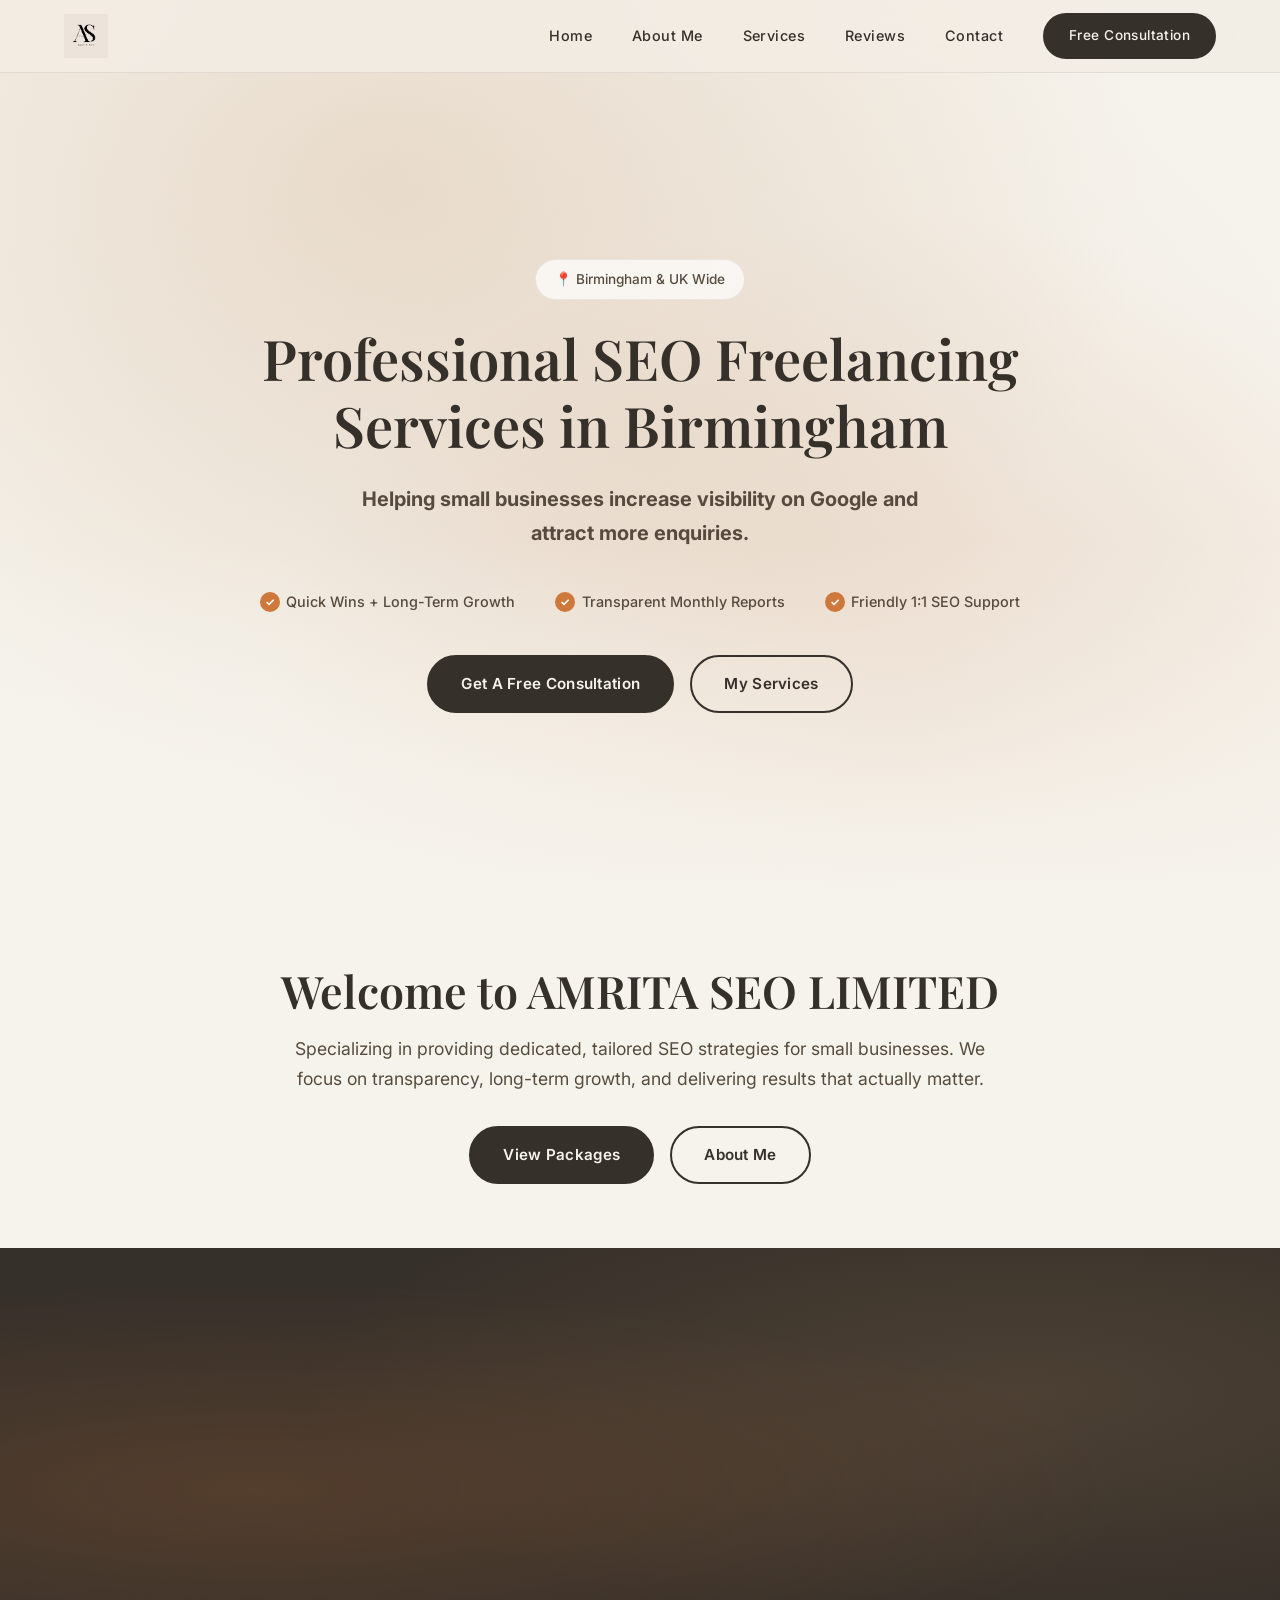
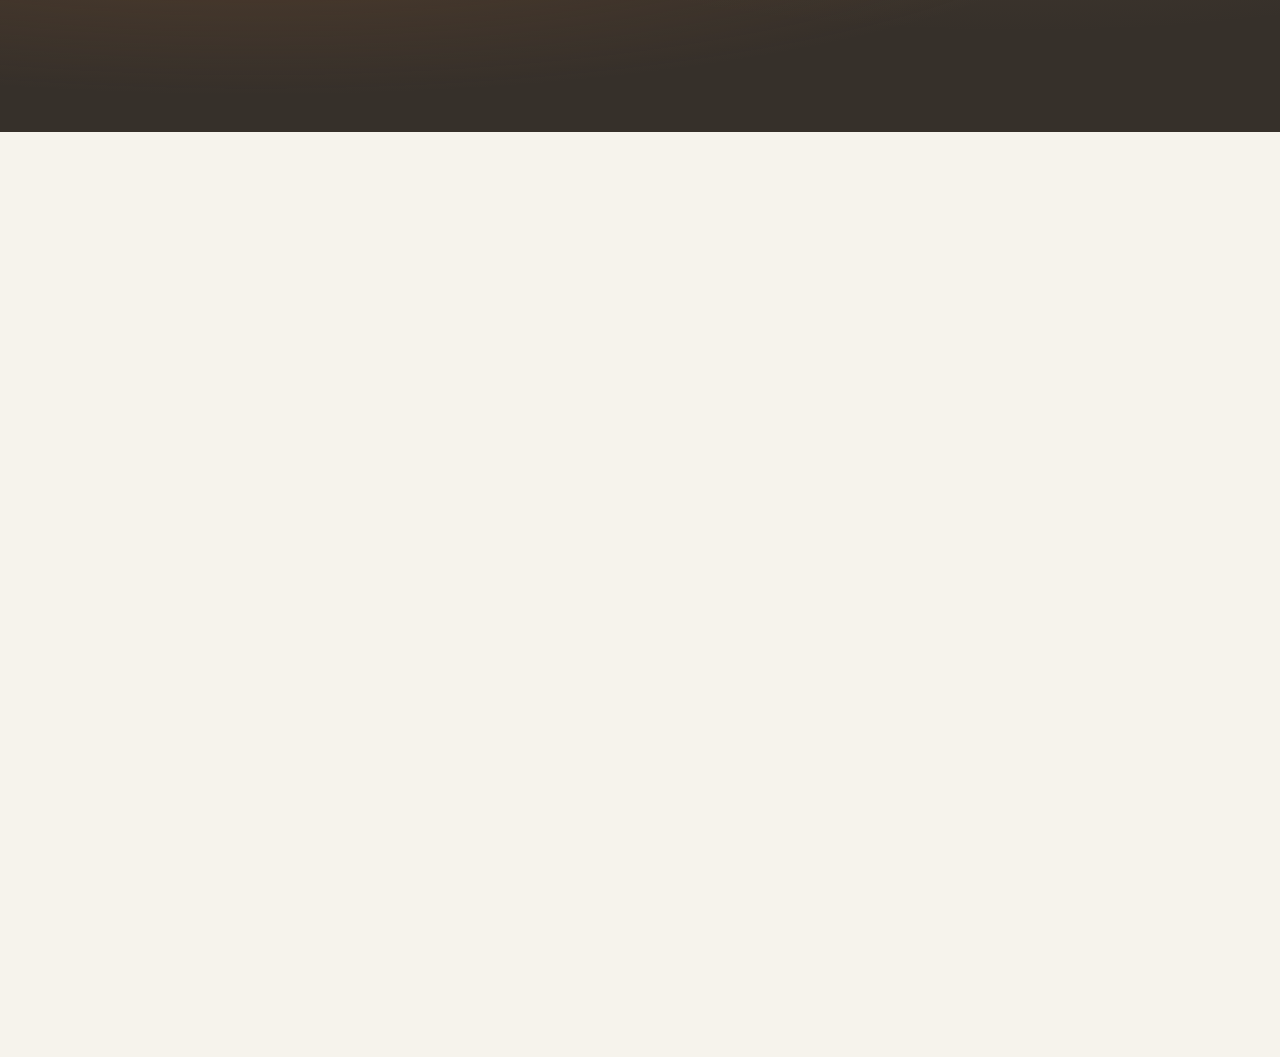
==== commit 9b35e97b: "Refactored to multi-page architecture: Split homepage sections into dedicated files (services.html, " ====
--- a/index.html
+++ b/index.html
@@ -77,16 +77,18 @@
         <img src="assets/images/logo.png" alt="Amrita SEO Logo" width="44" height="44">
       </a>
 
+      
       <nav class="header-nav" id="main-nav" role="navigation" aria-label="Main navigation">
-        <a href="#main-content">Home</a>
-        <a href="#process">How It Works</a>
-        <a href="#services">Services</a>
-        <a href="#reviews">Reviews</a>
-        <a href="#contact">Contact</a>
+        <a href="index.html">Home</a>
+        <a href="about.html">About Me</a>
+        <a href="services.html">Services</a>
+        <a href="reviews.html">Reviews</a>
+        <a href="contact.html">Contact</a>
         <div class="header-cta">
-          <a href="#contact" class="btn btn-primary">Free Consultation</a>
+          <a href="contact.html" class="btn btn-primary">Free Consultation</a>
         </div>
       </nav>
+
 
       <button class="mobile-menu-btn" id="mobile-menu-btn" aria-label="Toggle navigation menu" aria-expanded="false" aria-controls="main-nav">
         <span></span><span></span><span></span>
@@ -118,176 +120,21 @@
       </div>
     </section>
 
-    <!-- HOW IT WORKS -->
-    <section class="section" id="process" aria-label="How it works">
-      <div class="container">
-        <div class="section-header reveal">
-          <span class="section-label">The Process</span>
-          <h2>How I Grow Your Business</h2>
-          <p class="section-subtitle">A simple, transparent process from discovery to results</p>
-        </div>
-        <div class="process-grid">
-          <div class="process-card reveal">
-            <span class="process-number">1</span>
-            <h4>Free Discovery Call</h4>
-            <p>We'll chat about your business goals and current challenges.</p>
-          </div>
-          <div class="process-card reveal">
-            <span class="process-number">2</span>
-            <h4>SEO Review + Plan</h4>
-            <p>I'll analyse your website and create an action plan.</p>
-          </div>
-          <div class="process-card reveal">
-            <span class="process-number">3</span>
-            <h4>Optimise + Improve</h4>
-            <p>I implement changes that drive rankings and leads.</p>
-          </div>
-          <div class="process-card reveal">
-            <span class="process-number">4</span>
-            <h4>Track Results Monthly</h4>
-            <p>Clear reporting shows what's working and what's next.</p>
-          </div>
-        </div>
-      </div>
-    </section>
-
-    <!-- SERVICES -->
-    <section class="section bg-cream-dark" id="services" aria-label="Services and packages">
-      <div class="container">
-        <div class="services-grid">
-          <div class="services-intro reveal">
-            <span class="section-label">Packages</span>
-            <h2>Our Services</h2>
-            <p>Affordable SEO packages designed for small businesses at every stage. Choose the level that fits your goals.</p>
-            <a href="#contact" class="btn btn-primary">Get Started Today</a>
-          </div>
-          <div class="accordion reveal" role="list">
-
-            <!-- Package 1 -->
-            <div class="accordion-item active" role="listitem">
-              <button class="accordion-header" aria-expanded="true" id="accordion-btn-1" aria-controls="accordion-panel-1">
-                <span>1. Too Good To Be True</span>
-                <span class="accordion-icon" aria-hidden="true"></span>
-              </button>
-              <div class="accordion-body" id="accordion-panel-1" role="region" aria-labelledby="accordion-btn-1">
-                <div class="accordion-content">
-                  <p class="package-type">One-off project</p>
-                  <p><strong>Includes:</strong></p>
-                  <ul>
-                    <li>Keyword research for core services</li>
-                    <li>Full Website Audit</li>
-                    <li>On-page SEO for core pages</li>
-                    <li>Service page optimisation for conversions</li>
-                    <li>Call-to-action improvements</li>
-                    <li>Internal linking setup</li>
-                    <li>Google Analytics 4 setup</li>
-                    <li>Google Search Console setup</li>
-                  </ul>
-                </div>
-              </div>
-            </div>
-
-            <!-- Package 2 -->
-            <div class="accordion-item" role="listitem">
-              <button class="accordion-header" aria-expanded="false" id="accordion-btn-2" aria-controls="accordion-panel-2">
-                <span>2. Ready Set Rank</span>
-                <span class="accordion-icon" aria-hidden="true"></span>
-              </button>
-              <div class="accordion-body" id="accordion-panel-2" role="region" aria-labelledby="accordion-btn-2">
-                <div class="accordion-content">
-                  <p class="package-type">Monthly Package</p>
-                  <p><strong>Everything in Package 1, plus:</strong></p>
-                  <ul>
-                    <li>Full website on-page SEO optimisation</li>
-                    <li>Google Business Profile optimisation</li>
-                    <li>Local keyword targeting</li>
-                    <li>Service &amp; location page improvements</li>
-                    <li>Conversion improvements on contact pages</li>
-                  </ul>
-                </div>
-              </div>
-            </div>
-
-            <!-- Package 3 -->
-            <div class="accordion-item" role="listitem">
-              <button class="accordion-header" aria-expanded="false" id="accordion-btn-3" aria-controls="accordion-panel-3">
-                <span>3. Level Up Your Traffic</span>
-                <span class="accordion-icon" aria-hidden="true"></span>
-              </button>
-              <div class="accordion-body" id="accordion-panel-3" role="region" aria-labelledby="accordion-btn-3">
-                <div class="accordion-content">
-                  <p class="package-type">Monthly Package</p>
-                  <p><strong>Everything in Packages 1 &amp; 2, plus:</strong></p>
-                  <ul>
-                    <li>Competitor research &amp; strategy</li>
-                    <li>2 SEO blog articles per month</li>
-                    <li>2 location or service expansion pages</li>
-                    <li>Conversion optimisation improvements</li>
-                    <li>FAQ &amp; customer intent content</li>
-                    <li>Internal linking strategy expansion</li>
-                  </ul>
-                </div>
-              </div>
-            </div>
-
-            <!-- Package 4 -->
-            <div class="accordion-item" role="listitem">
-              <button class="accordion-header" aria-expanded="false" id="accordion-btn-4" aria-controls="accordion-panel-4">
-                <span>4. SEO Power</span>
-                <span class="accordion-icon" aria-hidden="true"></span>
-              </button>
-              <div class="accordion-body" id="accordion-panel-4" role="region" aria-labelledby="accordion-btn-4">
-                <div class="accordion-content">
-                  <p class="package-type">Premium Monthly Package</p>
-                  <p><strong>The ultimate growth package — everything above, plus:</strong></p>
-                  <ul>
-                    <li>Full technical SEO audit &amp; fixes</li>
-                    <li>Advanced competitor analysis</li>
-                    <li>4 SEO blog articles per month</li>
-                    <li>4 location/service expansion pages</li>
-                    <li>Link building outreach</li>
-                    <li>Dedicated strategy calls</li>
-                  </ul>
-                </div>
-              </div>
-            </div>
-          </div>
-        </div>
-      </div>
-    </section>
-
-    <!-- REVIEWS -->
-    <section class="section" id="reviews" aria-label="Client reviews">
-      <div class="container">
-        <div class="section-header reveal">
-          <span class="section-label">Testimonials</span>
-          <h2>What My Clients Say</h2>
-          <p class="section-subtitle">Real results for real businesses across Birmingham and the UK</p>
-        </div>
-        <div class="testimonial-grid">
-          <div class="testimonial-card reveal">
-            <div class="stars" aria-label="5 out of 5 stars">★★★★★</div>
-            <p class="testimonial-text">"Amrita transformed our online presence. Within 3 months, we went from page 5 to page 1 for our key search terms. Highly recommend!"</p>
-            <p class="testimonial-author">Sarah Mitchell</p>
-            <p class="testimonial-role">Small Business Owner, Birmingham</p>
-          </div>
-          <div class="testimonial-card reveal">
-            <div class="stars" aria-label="5 out of 5 stars">★★★★★</div>
-            <p class="testimonial-text">"Professional, transparent, and genuinely passionate about SEO. The monthly reports are clear and I can see real progress every month."</p>
-            <p class="testimonial-author">James Patel</p>
-            <p class="testimonial-role">E-commerce Entrepreneur</p>
-          </div>
-          <div class="testimonial-card reveal">
-            <div class="stars" aria-label="5 out of 5 stars">★★★★★</div>
-            <p class="testimonial-text">"As a South Asian business owner, it was refreshing to work with someone who truly understands our market. Amrita's SEO work doubled our enquiries."</p>
-            <p class="testimonial-author">Priya Sharma</p>
-            <p class="testimonial-role">Restaurant Owner, West Midlands</p>
-          </div>
-        </div>
-      </div>
-    </section>
-
-    <!-- CTA BANNER -->
+    
+    <!-- BRIEF INTRO -->
+    <section class="section" style="padding: 4rem 0;">
+      <div class="container" style="text-align: center;">
+        <h2 style="margin-bottom: 1rem;">Welcome to AMRITA SEO LIMITED</h2>
+        <p style="max-width: 700px; margin: 0 auto 2rem auto; color: var(--color-brown); font-size: 1.1rem;">
+          Specializing in providing dedicated, tailored SEO strategies for small businesses. We focus on transparency, long-term growth, and delivering results that actually matter.
+        </p>
+        <div style="display: flex; gap: 1rem; justify-content: center;">
+            <a href="services.html" class="btn btn-primary">View Packages</a>
+            <a href="about.html" class="btn btn-secondary">About Me</a>
+        </div>
+      </div>
+    </section>
+<!-- CTA BANNER -->
     <section class="cta-banner" aria-label="Call to action">
       <div class="container reveal">
         <h2>Ready to Grow Your Business?</h2>
@@ -353,136 +200,5 @@
       </div>
     </section>
 
-  </main>
-
-  <!-- ========== FOOTER ========== -->
-  <footer class="site-footer" role="contentinfo">
-    <div class="container">
-      <div class="footer-grid">
-        <div class="footer-brand">
-          <img src="assets/images/logo.png" alt="Amrita SEO" width="50" height="50" style="border-radius:8px;">
-          <p>Affordable SEO for small businesses. Helping your business get seen online.</p>
-        </div>
-        <div class="footer-col">
-          <h4>Services</h4>
-          <a href="#services">SEO Packages</a>
-          <a href="#process">How It Works</a>
-          <a href="https://www.amrita-seo.com/seo-services-for-south-asian-businesses">SEO for South Asian Businesses</a>
-        </div>
-        <div class="footer-col">
-          <h4>Resources</h4>
-          <a href="#reviews">Reviews</a>
-          <a href="https://www.amrita-seo.com/case-studies">Case Studies</a>
-          <a href="https://www.amrita-seo.com/blogs">Blog</a>
-        </div>
-        <div class="footer-col">
-          <h4>Contact</h4>
-          <a href="mailto:info@amrita-seo.com">✉ info@amrita-seo.com</a>
-          <p style="font-size:0.9rem;color:var(--color-tan);padding:3px 0;">📍 Birmingham &amp; UK Wide</p>
-          <div class="footer-social">
-            <a href="https://www.linkedin.com/in/amrita-kalsi-93005b246" target="_blank" rel="noopener noreferrer" aria-label="LinkedIn">
-              <svg width="18" height="18" viewBox="0 0 24 24" fill="currentColor"><path d="M20.447 20.452h-3.554v-5.569c0-1.328-.027-3.037-1.852-3.037-1.853 0-2.136 1.445-2.136 2.939v5.667H9.351V9h3.414v1.561h.046c.477-.9 1.637-1.85 3.37-1.85 3.601 0 4.267 2.37 4.267 5.455v6.286zM5.337 7.433c-1.144 0-2.063-.926-2.063-2.065 0-1.138.92-2.063 2.063-2.063 1.14 0 2.064.925 2.064 2.063 0 1.139-.925 2.065-2.064 2.065zm1.782 13.019H3.555V9h3.564v11.452zM22.225 0H1.771C.792 0 0 .774 0 1.729v20.542C0 23.227.792 24 1.771 24h20.451C23.2 24 24 23.227 24 22.271V1.729C24 .774 23.2 0 22.222 0h.003z"/></svg>
-            </a>
-            <a href="https://www.instagram.com/amritaseo" target="_blank" rel="noopener noreferrer" aria-label="Instagram">
-              <svg width="18" height="18" viewBox="0 0 24 24" fill="currentColor"><path d="M12 2.163c3.204 0 3.584.012 4.85.07 3.252.148 4.771 1.691 4.919 4.919.058 1.265.069 1.645.069 4.849 0 3.205-.012 3.584-.069 4.849-.149 3.225-1.664 4.771-4.919 4.919-1.266.058-1.644.07-4.85.07-3.204 0-3.584-.012-4.849-.07-3.26-.149-4.771-1.699-4.919-4.92-.058-1.265-.07-1.644-.07-4.849 0-3.204.013-3.583.07-4.849.149-3.227 1.664-4.771 4.919-4.919 1.266-.057 1.645-.069 4.849-.069zM12 0C8.741 0 8.333.014 7.053.072 2.695.272.273 2.69.073 7.052.014 8.333 0 8.741 0 12c0 3.259.014 3.668.072 4.948.2 4.358 2.618 6.78 6.98 6.98C8.333 23.986 8.741 24 12 24c3.259 0 3.668-.014 4.948-.072 4.354-.2 6.782-2.618 6.979-6.98.059-1.28.073-1.689.073-4.948 0-3.259-.014-3.667-.072-4.947-.196-4.354-2.617-6.78-6.979-6.98C15.668.014 15.259 0 12 0zm0 5.838a6.162 6.162 0 100 12.324 6.162 6.162 0 000-12.324zM12 16a4 4 0 110-8 4 4 0 010 8zm6.406-11.845a1.44 1.44 0 100 2.881 1.44 1.44 0 000-2.881z"/></svg>
-            </a>
-            <a href="https://www.tiktok.com/@amritaseo" target="_blank" rel="noopener noreferrer" aria-label="TikTok">
-              <svg width="18" height="18" viewBox="0 0 24 24" fill="currentColor"><path d="M12.525.02c1.31-.02 2.61-.01 3.91-.02.08 1.53.63 3.09 1.75 4.17 1.12 1.11 2.7 1.62 4.24 1.79v4.03c-1.44-.05-2.89-.35-4.2-.97-.57-.26-1.1-.59-1.62-.93-.01 2.92.01 5.84-.02 8.75-.08 1.4-.54 2.79-1.35 3.94-1.31 1.92-3.58 3.17-5.91 3.21-1.43.08-2.86-.31-4.08-1.03-2.02-1.19-3.44-3.37-3.65-5.71-.02-.5-.03-1-.01-1.49.18-1.9 1.12-3.72 2.58-4.96 1.66-1.44 3.98-2.13 6.15-1.72.02 1.48-.04 2.96-.04 4.44-.99-.32-2.15-.23-3.02.37-.63.41-1.11 1.04-1.36 1.75-.21.51-.15 1.07-.14 1.61.24 1.64 1.82 3.02 3.5 2.87 1.12-.01 2.19-.66 2.77-1.61.19-.33.4-.67.41-1.06.1-1.79.06-3.57.07-5.36.01-4.03-.01-8.05.02-12.07z"/></svg>
-            </a>
-          </div>
-        </div>
-      </div>
-      <div class="footer-bottom">
-        <p>© 2026 AMRITA SEO LIMITED. All Rights Reserved.</p>
-      </div>
-    </div>
-  </footer>
-
-  <!-- ========== SCRIPTS ========== -->
-  <script>
-    // --- Mobile menu toggle ---
-    const menuBtn = document.getElementById('mobile-menu-btn');
-    const mainNav = document.getElementById('main-nav');
-
-    menuBtn.addEventListener('click', () => {
-      const isOpen = mainNav.classList.toggle('open');
-      menuBtn.classList.toggle('active');
-      menuBtn.setAttribute('aria-expanded', isOpen);
-      document.body.style.overflow = isOpen ? 'hidden' : '';
-    });
-
-    // Close menu on nav link click
-    mainNav.querySelectorAll('a').forEach(link => {
-      link.addEventListener('click', () => {
-        mainNav.classList.remove('open');
-        menuBtn.classList.remove('active');
-        menuBtn.setAttribute('aria-expanded', 'false');
-        document.body.style.overflow = '';
-      });
-    });
-
-    // --- Sticky header scroll effect ---
-    const header = document.getElementById('site-header');
-    let lastScroll = 0;
-
-    window.addEventListener('scroll', () => {
-      const currentScroll = window.scrollY;
-      header.classList.toggle('scrolled', currentScroll > 50);
-      lastScroll = currentScroll;
-    }, { passive: true });
-
-    // --- Accordion ---
-    document.querySelectorAll('.accordion-header').forEach(button => {
-      button.addEventListener('click', () => {
-        const item = button.parentElement;
-        const wasActive = item.classList.contains('active');
-
-        // Close all
-        document.querySelectorAll('.accordion-item').forEach(i => {
-          i.classList.remove('active');
-          i.querySelector('.accordion-header').setAttribute('aria-expanded', 'false');
-        });
-
-        // Open clicked (if it wasn't already open)
-        if (!wasActive) {
-          item.classList.add('active');
-          button.setAttribute('aria-expanded', 'true');
-        }
-      });
-    });
-
-    // --- Scroll reveal animations ---
-    const revealElements = document.querySelectorAll('.reveal');
-    const revealObserver = new IntersectionObserver((entries) => {
-      entries.forEach(entry => {
-        if (entry.isIntersecting) {
-          entry.target.classList.add('visible');
-          revealObserver.unobserve(entry.target);
-        }
-      });
-    }, { threshold: 0.15, rootMargin: '0px 0px -40px 0px' });
-
-    revealElements.forEach(el => revealObserver.observe(el));
-
-    // --- Simple form validation feedback ---
-    const form = document.getElementById('contact-form');
-    if (form) {
-      form.addEventListener('submit', (e) => {
-        const inputs = form.querySelectorAll('[required]');
-        let valid = true;
-        inputs.forEach(input => {
-          if (!input.value.trim()) {
-            valid = false;
-            input.style.borderColor = 'hsl(0, 65%, 55%)';
-          } else {
-            input.style.borderColor = '';
-          }
-        });
-        if (!valid) {
-          e.preventDefault();
-        }
-      });
-    }
-  </script>
-</body>
-</html>
+  
+  </main>
